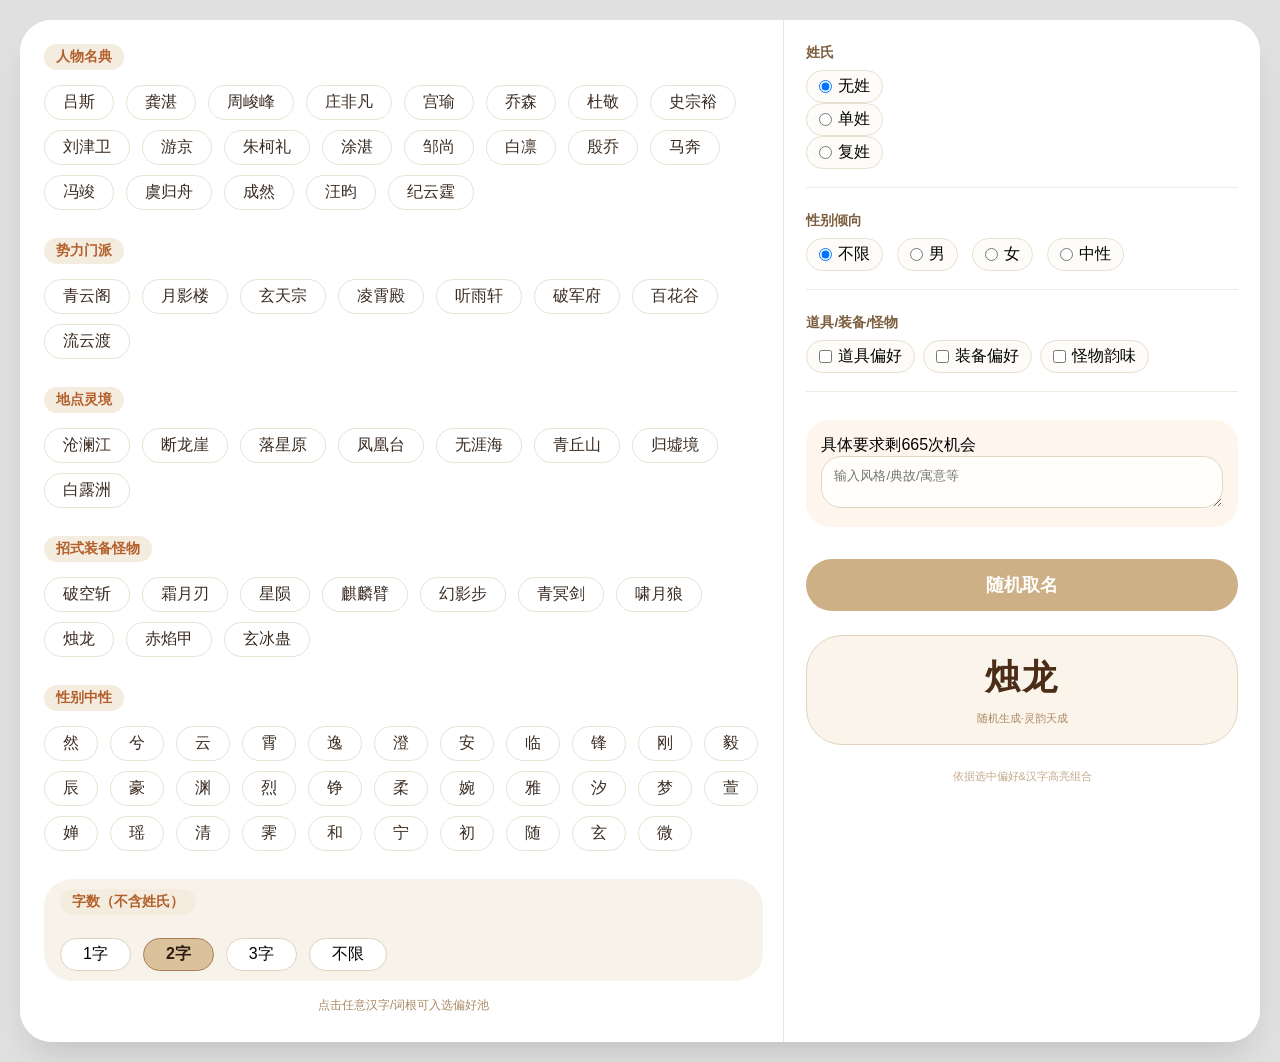
==== namegen.html @ ccaa7d34 "——重建，笔记，起名，大纲，时间线，世界观，关系图，人物UI——" ====
<!DOCTYPE html>
<html lang="zh-CN">
<head>
    <meta charset="UTF-8">
    <meta name="viewport" content="width=device-width, initial-scale=1.0, user-scalable=no">
    <title>妙笔·汉字组合生成器</title>
    <style>
        * { margin: 0; padding: 0; box-sizing: border-box; user-select: none; }
        body { background: #e0e0e0; display: flex; justify-content: center; align-items: center; min-height: 100vh; font-family: 'Segoe UI', 'Noto Sans CJK SC', 'PingFang SC', Roboto, sans-serif; padding: 20px; }
        .generator { max-width: 1300px; width: 100%; background: #fffef7; border-radius: 32px; box-shadow: 0 20px 35px -12px rgba(0,0,0,0.15); overflow: hidden; }
        .main-layout { display: flex; flex-wrap: wrap; }
        .left-panel { flex: 2; min-width: 280px; background: #ffffff; padding: 24px 20px 28px 24px; border-right: 1px solid #ede6d8; }
        .right-panel { flex: 1.2; min-width: 260px; background: #ffffff; padding: 24px 22px 28px 22px; display: flex; flex-direction: column; gap: 24px; }
        .category-block { margin-bottom: 28px; }
        .category-title { font-size: 0.85rem; font-weight: 600; color: #b45f2b; background: #f3ecdf; display: inline-block; padding: 4px 12px; border-radius: 30px; margin-bottom: 15px; }
        .chars-grid { display: flex; flex-wrap: wrap; gap: 10px 12px; }
        .char-item { background: white; border: 1px solid #e9e2d4; border-radius: 40px; padding: 6px 18px; font-size: 1rem; font-weight: 500; color: #3a2c22; cursor: pointer; transition: all 0.2s ease; }
        .char-item:hover { background: #f9eedd; border-color: #d1b48c; transform: translateY(-1px); }
        .char-item.selected { background: #e8d9c6; border-color: #bc8f6b; color: #4c2e1a; font-weight: 600; }
        .word-length-group { background: #f8f3ea; border-radius: 28px; padding: 10px 16px; margin-top: 12px; }
        .length-buttons { display: flex; gap: 12px; flex-wrap: wrap; margin-top: 8px; }
        .len-btn { background: white; border: 1px solid #ddd2c0; border-radius: 32px; padding: 5px 22px; cursor: pointer; }
        .len-btn.active { background: #dac29c; border-color: #aa7e55; color: #2c1c0f; font-weight: 600; }
        .param-row { display: flex; flex-direction: column; gap: 8px; border-bottom: 1px solid #f0e9df; padding-bottom: 18px; }
        .param-label { font-weight: 600; color: #7c5f3e; font-size: 0.85rem; }
        .inline-options { display: flex; flex-wrap: wrap; gap: 14px; }
        .radio-label { display: flex; align-items: center; gap: 6px; background: #fefcf8; padding: 5px 12px; border-radius: 40px; border: 1px solid #e7dfd1; cursor: pointer; }
        .surname-area { display: flex; gap: 12px; flex-wrap: wrap; align-items: center; }
        .custom-surname { display: flex; align-items: center; gap: 8px; }
        .custom-surname input { border: 1px solid #ddd0be; border-radius: 40px; padding: 8px 12px; width: 120px; outline: none; }
        .requirement-area { background: #fef6ed; border-radius: 24px; padding: 15px; margin-top: 4px; }
        .req-textarea { width: 100%; border: 1px solid #e2d6c6; border-radius: 20px; padding: 10px 12px; font-family: inherit; resize: vertical; background: #fffefb; }
        .random-btn { background: #ceb087; border: none; padding: 14px 0; font-size: 1.1rem; font-weight: bold; color: white; border-radius: 48px; cursor: pointer; margin-top: 8px; }
        .random-btn:hover { background: #b78c62; transform: scale(0.98); }
        .result-card { background: #faf4ea; border-radius: 36px; padding: 18px 20px; text-align: center; border: 1px solid #e2d4c2; }
        .result-name { font-size: 2.2rem; font-weight: 800; letter-spacing: 2px; color: #4b2c17; }
        .extra-tip { font-size: 0.7rem; color: #ad8865; margin-top: 10px; }
        @media (max-width: 780px) { .main-layout { flex-direction: column; } .left-panel { border-right: none; border-bottom: 1px solid #ede6d8; } .result-name { font-size: 1.7rem; } }
    </style>
</head>
<body>
<div class="generator">
    <div class="main-layout">
        <div class="left-panel">
            <div class="category-block"><div class="category-title">人物名典</div><div class="chars-grid" id="personGrid"></div></div>
            <div class="category-block"><div class="category-title">势力门派</div><div class="chars-grid" id="forceGrid"></div></div>
            <div class="category-block"><div class="category-title">地点灵境</div><div class="chars-grid" id="placeGrid"></div></div>
            <div class="category-block"><div class="category-title">招式装备怪物</div><div class="chars-grid" id="specialGrid"></div></div>
            <div class="category-block"><div class="category-title">性别中性</div><div class="chars-grid" id="genderGrid"></div></div>
            <div class="word-length-group"><div class="category-title">字数（不含姓氏）</div>
                <div class="length-buttons" id="lengthGroup">
                    <div data-len="1" class="len-btn">1字</div>
                    <div data-len="2" class="len-btn active">2字</div>
                    <div data-len="3" class="len-btn">3字</div>
                    <div data-len="不限" class="len-btn">不限</div>
                </div>
            </div>
            <div style="margin-top:16px; font-size:12px; color:#ab8a64; text-align:center;">点击任意汉字/词根可入选偏好池</div>
        </div>
        <div class="right-panel">
            <div class="param-row">
                <div class="param-label">姓氏</div>
                <div class="surname-area">
                    <div class="surname-type" id="surnameTypeGroup">
                        <label class="radio-label"><input type="radio" name="surnameMode" value="none" checked> 无姓</label>
                        <label class="radio-label"><input type="radio" name="surnameMode" value="single"> 单姓</label>
                        <label class="radio-label"><input type="radio" name="surnameMode" value="double"> 复姓</label>
                    </div>
                    <div class="custom-surname" id="customSurnameDiv" style="display:none;">
                        <input type="text" id="customSurnameInput" placeholder="自定义姓氏" maxlength="4">
                    </div>
                </div>
            </div>
            <div class="param-row">
                <div class="param-label">性别倾向</div>
                <div class="inline-options" id="genderPrefer">
                    <label class="radio-label"><input type="radio" name="genderPref" value="all" checked> 不限</label>
                    <label class="radio-label"><input type="radio" name="genderPref" value="男"> 男</label>
                    <label class="radio-label"><input type="radio" name="genderPref" value="女"> 女</label>
                    <label class="radio-label"><input type="radio" name="genderPref" value="中性"> 中性</label>
                </div>
            </div>
            <div class="param-row">
                <div class="param-label">道具/装备/怪物</div>
                <div class="inline-options" id="themeCheck" style="gap:8px;">
                    <label class="radio-label"><input type="checkbox" value="道具"> 道具偏好</label>
                    <label class="radio-label"><input type="checkbox" value="装备"> 装备偏好</label>
                    <label class="radio-label"><input type="checkbox" value="怪物"> 怪物韵味</label>
                </div>
            </div>
            <div class="requirement-area">
                <div class="req-header"><span>具体要求</span><span>剩<span id="chanceCounter">666</span>次机会</span></div>
                <textarea id="requirementText" rows="2" class="req-textarea" placeholder="输入风格/典故/寓意等"></textarea>
            </div>
            <button id="randomGenBtn" class="random-btn">随机取名</button>
            <div class="result-card"><div class="result-name" id="resultName">妙笔生花</div><div class="extra-tip">随机生成·灵韵天成</div></div>
            <div style="font-size:11px; text-align:center; color:#c4aa8a;">依据选中偏好&汉字高亮组合</div>
        </div>
    </div>
</div>
<script>
    const rawPersonNames = ["吕斯","龚湛","周峻峰","庄非凡","宫瑜","乔森","杜敬","史宗裕","刘津卫","游京","朱柯礼","涂湛","邹尚","白凛","殷乔","马奔","冯竣","虞归舟","成然","汪昀","纪云霆"];
    const forces = ["青云阁","月影楼","玄天宗","凌霄殿","听雨轩","破军府","百花谷","流云渡"];
    const places = ["沧澜江","断龙崖","落星原","凤凰台","无涯海","青丘山","归墟境","白露洲"];
    const specials = ["破空斩","霜月刃","星陨","麒麟臂","幻影步","青冥剑","啸月狼","烛龙","赤焰甲","玄冰蛊"];
    const genderNeutral = ["然","兮","云","霄","逸","澄","安","临"];
    const maleWords = ["锋","刚","毅","辰","豪","渊","烈","铮"];
    const femaleWords = ["柔","婉","雅","汐","梦","萱","婵","瑶"];
    const neutralWords = ["清","霁","和","宁","初","随","玄","微"];
    let allCharItems = [];
    function buildData() {
        let items = [];
        rawPersonNames.forEach(name => { items.push({ display: name, value: name, group: "person" }); });
        forces.forEach(f => { items.push({ display: f, value: f, group: "force" }); });
        places.forEach(p => { items.push({ display: p, value: p, group: "place" }); });
        specials.forEach(s => { items.push({ display: s, value: s, group: "special" }); });
        genderNeutral.forEach(gn => { items.push({ display: gn, value: gn, group: "gender" }); });
        maleWords.forEach(mw => { items.push({ display: mw, value: mw, group: "gender" }); });
        femaleWords.forEach(fw => { items.push({ display: fw, value: fw, group: "gender" }); });
        neutralWords.forEach(nw => { items.push({ display: nw, value: nw, group: "gender" }); });
        return items;
    }
    allCharItems = buildData();
    let selectedItemsSet = new Set();
    function renderLeftPanels() {
        const personGrid = document.getElementById('personGrid');
        const forceGrid = document.getElementById('forceGrid');
        const placeGrid = document.getElementById('placeGrid');
        const specialGrid = document.getElementById('specialGrid');
        const genderGrid = document.getElementById('genderGrid');
        personGrid.innerHTML = forceGrid.innerHTML = placeGrid.innerHTML = specialGrid.innerHTML = genderGrid.innerHTML = '';
        allCharItems.forEach(item => {
            const span = document.createElement('span');
            span.className = 'char-item';
            if (selectedItemsSet.has(item.value)) span.classList.add('selected');
            span.textContent = item.display;
            span.onclick = () => {
                if (selectedItemsSet.has(item.value)) { selectedItemsSet.delete(item.value); span.classList.remove('selected'); }
                else { selectedItemsSet.add(item.value); span.classList.add('selected'); }
            };
            if (item.group === "person") personGrid.appendChild(span);
            else if (item.group === "force") forceGrid.appendChild(span);
            else if (item.group === "place") placeGrid.appendChild(span);
            else if (item.group === "special") specialGrid.appendChild(span);
            else if (item.group === "gender") genderGrid.appendChild(span);
        });
    }
    let selectedLength = "2";
    let surnameMode = "none";
    let customSurname = "";
    let genderPref = "all";
    let themePrefs = { 道具: false, 装备: false, 怪物: false };
    let chanceLeft = 666;
    function generateName() {
        let finalNameLen = selectedLength === "1" ? 1 : (selectedLength === "2" ? 2 : (selectedLength === "3" ? 3 : Math.floor(Math.random() * 3) + 1));
        let candidatePool = selectedItemsSet.size > 0 ? Array.from(selectedItemsSet) : allCharItems.map(item => item.value);
        if (candidatePool.length === 0) candidatePool = ["云","风","逸","远","清","明"];
        let genderFilteredPool = [...candidatePool];
        if (genderPref !== "all") {
            let preferredGenderChars = genderPref === "男" ? maleWords.concat(["锋","刚","毅","辰","豪","渊","烈","铮"]) : (genderPref === "女" ? femaleWords.concat(["柔","婉","雅","汐","梦","萱","婵","瑶"]) : neutralWords.concat(genderNeutral));
            let matched = candidatePool.filter(v => preferredGenderChars.some(pc => v.includes(pc) || pc === v));
            if (matched.length > 0) genderFilteredPool = matched;
        }
        let themeExtra = [];
        if (themePrefs.道具) themeExtra.push("珠","玉","环","铃","伞","笛","扇");
        if (themePrefs.装备) themeExtra.push("剑","刀","甲","铠","弓","盾","枪");
        if (themePrefs.怪物) themeExtra.push("煞","魇","妖","魔","兽","鬼","狰");
        let finalPool = [...genderFilteredPool, ...themeExtra];
        if(finalPool.length === 0) finalPool = candidatePool;
        let nameBody = "";
        for(let i=0; i<finalNameLen; i++) {
            let randChar = finalPool[Math.floor(Math.random() * finalPool.length)];
            if (randChar.length > 1 && finalNameLen === 1) randChar = randChar[0];
            else if (randChar.length > 2) randChar = randChar.substring(0,2);
            nameBody += randChar;
        }
        if(nameBody.length > finalNameLen) nameBody = nameBody.slice(0, finalNameLen);
        let fullName = "";
        if (surnameMode === "single") {
            let defaultSingle = ["李","王","张","刘","陈","赵","周","吴","郑"];
            let surname = (customSurname && customSurname.trim()) ? customSurname.trim().slice(0,2) : defaultSingle[Math.floor(Math.random() * defaultSingle.length)];
            fullName = surname + nameBody;
        } else if (surnameMode === "double") {
            let defaultDouble = ["欧阳","慕容","上官","诸葛","司徒","令狐"];
            let surname = (customSurname && customSurname.trim()) ? customSurname.trim().slice(0,2) : defaultDouble[Math.floor(Math.random() * defaultDouble.length)];
            fullName = surname + nameBody;
        } else {
            fullName = nameBody;
        }
        if(chanceLeft > 0) { chanceLeft--; document.getElementById('chanceCounter').innerText = chanceLeft; }
        return fullName;
    }
    function updateResult() { document.getElementById('resultName').innerText = generateName(); }
    function bindEvents() {
        document.querySelectorAll('.len-btn').forEach(btn => {
            btn.onclick = () => {
                document.querySelectorAll('.len-btn').forEach(b => b.classList.remove('active'));
                btn.classList.add('active');
                selectedLength = btn.getAttribute('data-len');
            };
        });
        document.querySelectorAll('input[name="surnameMode"]').forEach(radio => {
            radio.onchange = (e) => {
                surnameMode = e.target.value;
                document.getElementById('customSurnameDiv').style.display = (surnameMode === 'single' || surnameMode === 'double') ? 'flex' : 'none';
            };
        });
        document.getElementById('customSurnameInput').oninput = (e) => { customSurname = e.target.value; };
        document.querySelectorAll('input[name="genderPref"]').forEach(r => { r.onchange = (e) => { if(e.target.checked) genderPref = e.target.value; }; });
        document.querySelectorAll('#themeCheck input[type="checkbox"]').forEach(cb => { cb.onchange = (e) => { themePrefs[e.target.value] = e.target.checked; }; });
        document.getElementById('randomGenBtn').onclick = updateResult;
    }
    renderLeftPanels();
    bindEvents();
    updateResult();
    document.getElementById('customSurnameDiv').style.display = 'none';
    document.getElementById('chanceCounter').innerText = chanceLeft;
</script>
</body>
</html>
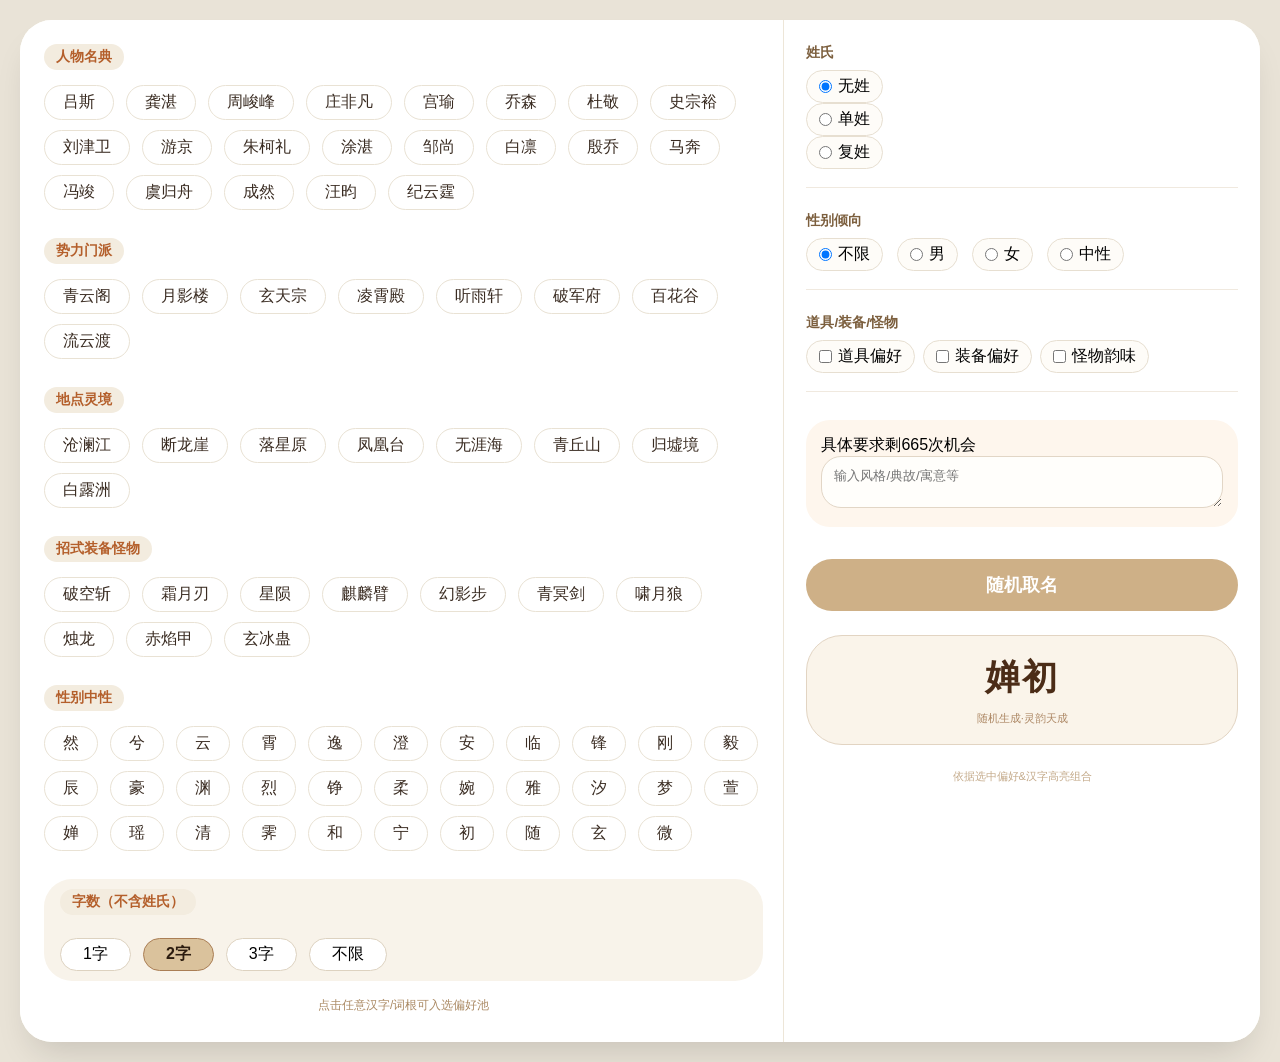
==== commit 373b552c: "修复一下漏洞，新增无边记面板，调节书籍管理面板，优化css，发布前瞻版" ====
--- a/namegen.html
+++ b/namegen.html
@@ -6,7 +6,7 @@
     <title>妙笔·汉字组合生成器</title>
     <style>
         * { margin: 0; padding: 0; box-sizing: border-box; user-select: none; }
-        body { background: #e0e0e0; display: flex; justify-content: center; align-items: center; min-height: 100vh; font-family: 'Segoe UI', 'Noto Sans CJK SC', 'PingFang SC', Roboto, sans-serif; padding: 20px; }
+        body { background: #e9e3d7; display: flex; justify-content: center; align-items: center; min-height: 100vh; font-family: 'Segoe UI', 'Noto Sans CJK SC', 'PingFang SC', Roboto, sans-serif; padding: 20px; }
         .generator { max-width: 1300px; width: 100%; background: #fffef7; border-radius: 32px; box-shadow: 0 20px 35px -12px rgba(0,0,0,0.15); overflow: hidden; }
         .main-layout { display: flex; flex-wrap: wrap; }
         .left-panel { flex: 2; min-width: 280px; background: #ffffff; padding: 24px 20px 28px 24px; border-right: 1px solid #ede6d8; }
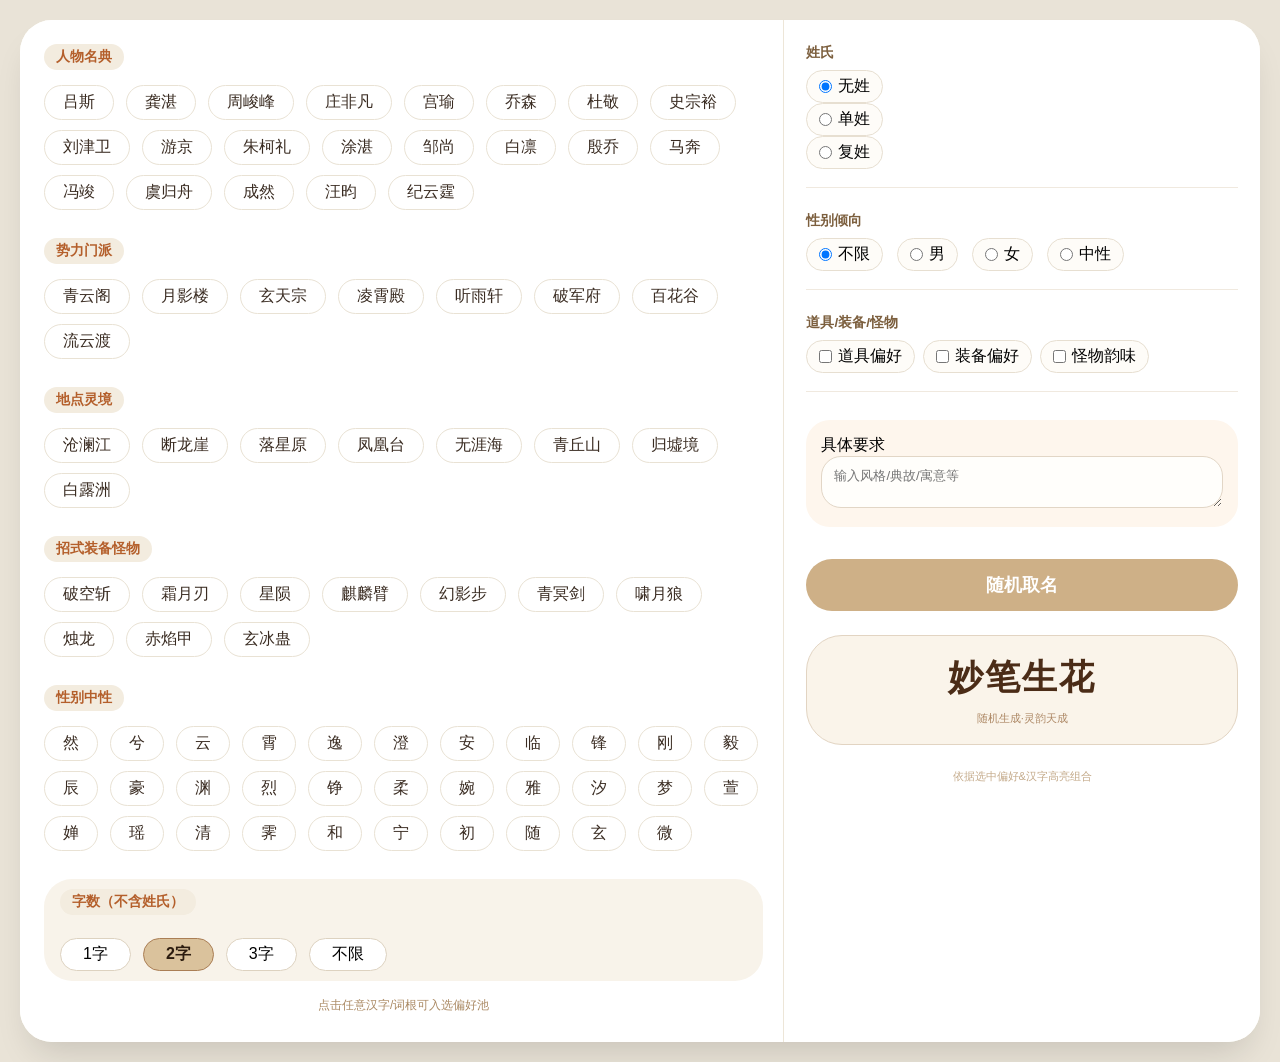
==== commit 2fab2aae: "修复窗口多开问题，删除取名次数限制，查找替换窗口悬浮" ====
--- a/namegen.html
+++ b/namegen.html
@@ -89,7 +89,7 @@
                 </div>
             </div>
             <div class="requirement-area">
-                <div class="req-header"><span>具体要求</span><span>剩<span id="chanceCounter">666</span>次机会</span></div>
+                <div class="req-header"><span>具体要求</span></div>
                 <textarea id="requirementText" rows="2" class="req-textarea" placeholder="输入风格/典故/寓意等"></textarea>
             </div>
             <button id="randomGenBtn" class="random-btn">随机取名</button>
